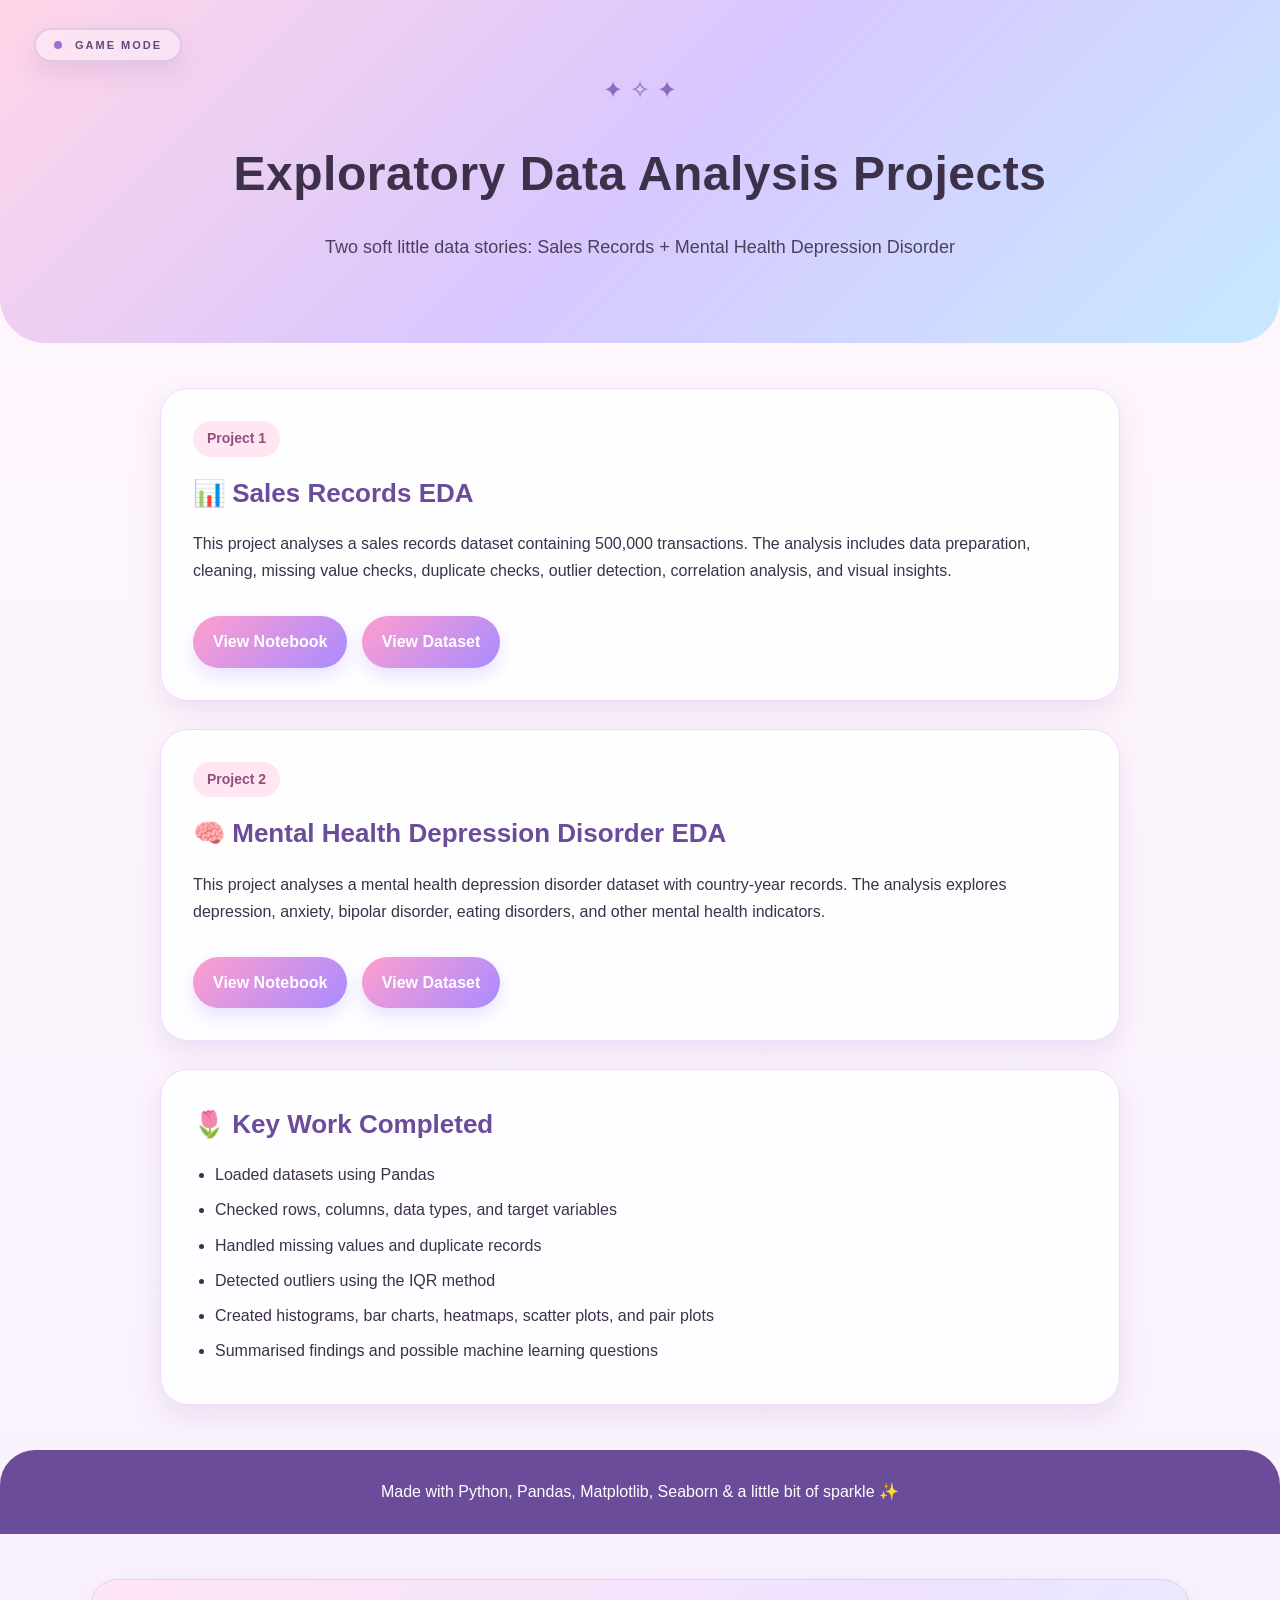
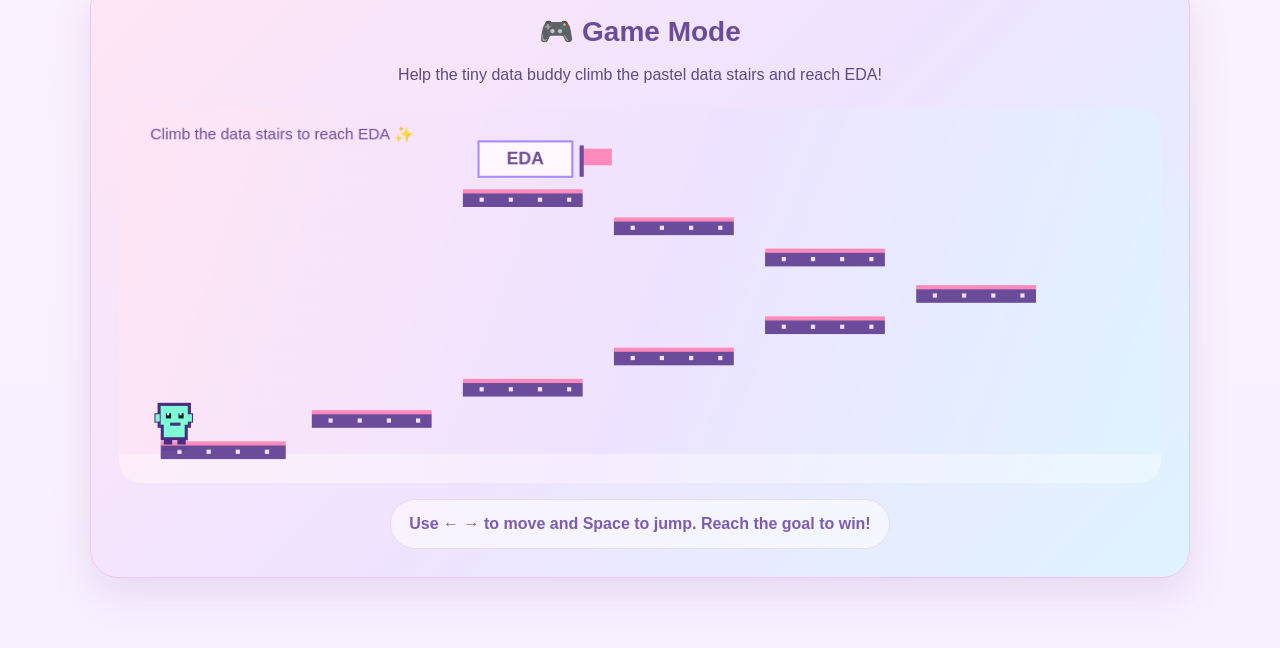
==== index.html @ e755ea9a "added game" ====
<!DOCTYPE html>
<html lang="en">
<head>
  <meta charset="UTF-8" />
  <meta name="viewport" content="width=device-width, initial-scale=1.0" />
  <title>EDA Projects</title>
  <link rel="stylesheet" href="style.css" />
</head>
<body>

  <header class="hero">
    <button id="gameToggle" class="game-mode-btn">
      <span class="game-dot"></span>
      GAME MODE
    </button>

    <div class="sparkle">✦ ✧ ✦</div>

    <h1>Exploratory Data Analysis Projects</h1>
    <p>Two soft little data stories: Sales Records + Mental Health Depression Disorder</p>
  </header>

  <main>
    <section class="project-card">
      <div class="tag">Project 1</div>
      <h2>📊 Sales Records EDA</h2>
      <p>
        This project analyses a sales records dataset containing 500,000 transactions.
        The analysis includes data preparation, cleaning, missing value checks,
        duplicate checks, outlier detection, correlation analysis, and visual insights.
      </p>

      <div class="buttons">
        <a href="notebooks/sales_eda.ipynb" target="_blank">View Notebook</a>
        <a href="data/Sales Records.csv.xlsx" target="_blank">View Dataset</a>
      </div>
    </section>

    <section class="project-card">
      <div class="tag">Project 2</div>
      <h2>🧠 Mental Health Depression Disorder EDA</h2>
      <p>
        This project analyses a mental health depression disorder dataset with
        country-year records. The analysis explores depression, anxiety, bipolar disorder,
        eating disorders, and other mental health indicators.
      </p>

      <div class="buttons">
        <a href="notebooks/mental_health_disorder_eda.ipynb" target="_blank">View Notebook</a>
        <a href="data/Mental health Depression disorder Data.csv" target="_blank">View Dataset</a>
      </div>
    </section>

    <section class="summary-card">
      <h2>🌷 Key Work Completed</h2>
      <ul>
        <li>Loaded datasets using Pandas</li>
        <li>Checked rows, columns, data types, and target variables</li>
        <li>Handled missing values and duplicate records</li>
        <li>Detected outliers using the IQR method</li>
        <li>Created histograms, bar charts, heatmaps, scatter plots, and pair plots</li>
        <li>Summarised findings and possible machine learning questions</li>
      </ul>
    </section>
  </main>

  <footer>
    <p>Made with Python, Pandas, Matplotlib, Seaborn & a little bit of sparkle ✨</p>
  </footer>

  <section id="gameSection" class="game-section">
    <div class="game-header">
      <h2>🎮 Game Mode</h2>
      <p>Help the tiny data buddy climb the pastel data stairs and reach EDA!</p>
    </div>

    <canvas id="edaGame" width="1000" height="360"></canvas>

    <p id="gameMessage" class="game-message">
      Use ← → to move and Space to jump. Reach the goal to win!
    </p>
  </section>

  <script src="game.js"></script>
</body>
</html>
---- style.css ----
* {
  margin: 0;
  padding: 0;
  box-sizing: border-box;
}

html {
  scroll-behavior: smooth;
}

body {
  font-family: "Trebuchet MS", Arial, sans-serif;
  background: linear-gradient(180deg, #fff7fb, #f7f0ff);
  color: #3d314a;
  line-height: 1.7;
}

/* HERO SECTION */

.hero {
  position: relative;
  text-align: center;
  padding: 70px 20px 80px;
  background: linear-gradient(135deg, #ffd6e8, #d8c7ff, #c7e9ff);
  color: #3d314a;
  border-bottom-left-radius: 45px;
  border-bottom-right-radius: 45px;
  overflow: hidden;
}

.sparkle {
  font-size: 24px;
  margin-bottom: 22px;
  color: #8f6bbd;
}

.hero h1 {
  font-size: 48px;
  margin-bottom: 18px;
  letter-spacing: 0.5px;
  font-weight: 800;
}

.hero p {
  font-size: 18px;
  max-width: 760px;
  margin: 0 auto;
  opacity: 0.9;
}

/* GAME BUTTON IN HEADER */

.game-mode-btn {
  position: absolute;
  top: 28px;
  left: 34px;
  background: rgba(255, 255, 255, 0.38);
  color: #5d4b7a;
  border: 2px solid rgba(110, 80, 150, 0.18);
  padding: 9px 18px;
  border-radius: 999px;
  font-size: 11px;
  letter-spacing: 2px;
  font-weight: bold;
  cursor: pointer;
  backdrop-filter: blur(8px);
  box-shadow: 0 10px 24px rgba(130, 90, 160, 0.14);
  transition: transform 0.2s ease, box-shadow 0.2s ease;
}

.game-mode-btn:hover {
  transform: translateY(-2px);
  box-shadow: 0 14px 30px rgba(130, 90, 160, 0.22);
}

.game-dot {
  display: inline-block;
  width: 8px;
  height: 8px;
  background: #9a73d9;
  border-radius: 50%;
  margin-right: 8px;
}

/* MAIN CONTENT */

main {
  max-width: 1000px;
  margin: 45px auto;
  padding: 0 20px;
}

.project-card,
.summary-card {
  background: rgba(255, 255, 255, 0.88);
  padding: 32px;
  margin-bottom: 28px;
  border-radius: 28px;
  border: 1px solid #f0d8ff;
  box-shadow: 0 12px 30px rgba(150, 100, 170, 0.14);
  transition: transform 0.2s ease, box-shadow 0.2s ease;
}

.project-card:hover,
.summary-card:hover {
  transform: translateY(-4px);
  box-shadow: 0 16px 36px rgba(150, 100, 170, 0.2);
}

.tag {
  display: inline-block;
  background: #ffe6f2;
  color: #8f4f7f;
  padding: 6px 14px;
  border-radius: 999px;
  font-size: 14px;
  font-weight: bold;
  margin-bottom: 14px;
}

.project-card h2,
.summary-card h2 {
  color: #6b4c9a;
  margin-bottom: 15px;
  font-size: 26px;
}

.project-card p,
.summary-card li {
  font-size: 16px;
}

.buttons {
  margin-top: 22px;
}

.buttons a {
  display: inline-block;
  text-decoration: none;
  background: linear-gradient(135deg, #ff9ecf, #a98bff);
  color: white;
  padding: 12px 20px;
  border-radius: 999px;
  margin-right: 10px;
  margin-top: 10px;
  font-weight: bold;
  box-shadow: 0 8px 18px rgba(169, 139, 255, 0.25);
  transition: transform 0.2s ease, opacity 0.2s ease;
}

.buttons a:hover {
  transform: scale(1.04);
  opacity: 0.9;
}

ul {
  margin-left: 22px;
}

li {
  margin-bottom: 8px;
}

/* FOOTER */

footer {
  text-align: center;
  padding: 28px;
  background: #6b4c9a;
  color: white;
  margin-top: 45px;
  border-top-left-radius: 35px;
  border-top-right-radius: 35px;
}

/* GAME SECTION AT BOTTOM */

.game-section {
  max-width: 1100px;
  margin: 45px auto 70px;
  padding: 28px;
  border-radius: 28px;
  background: linear-gradient(135deg, #ffe6f5, #efe3ff, #dff3ff);
  border: 1px solid #f0c7ea;
  box-shadow: 0 16px 38px rgba(150, 100, 170, 0.16);
  text-align: center;
}

.game-header h2 {
  color: #6b4c9a;
  font-size: 28px;
  margin-bottom: 6px;
}

.game-header p {
  color: #5d4b7a;
  margin-bottom: 20px;
}

#edaGame {
  width: 100%;
  height: auto;
  display: block;
  border-radius: 22px;
  background: transparent;
}

.game-message {
  margin: 16px auto 0;
  display: inline-block;
  padding: 10px 18px;
  border-radius: 999px;
  background: rgba(255, 255, 255, 0.55);
  color: #7b5bb3;
  border: 1px solid rgba(160, 110, 190, 0.18);
  font-weight: bold;
}

/* RESPONSIVE */

@media (max-width: 768px) {
  .hero {
    padding: 90px 20px 70px;
  }

  .hero h1 {
    font-size: 34px;
  }

  .hero p {
    font-size: 16px;
  }

  .game-mode-btn {
    top: 22px;
    left: 20px;
    padding: 10px 18px;
    font-size: 12px;
    letter-spacing: 2px;
  }
}
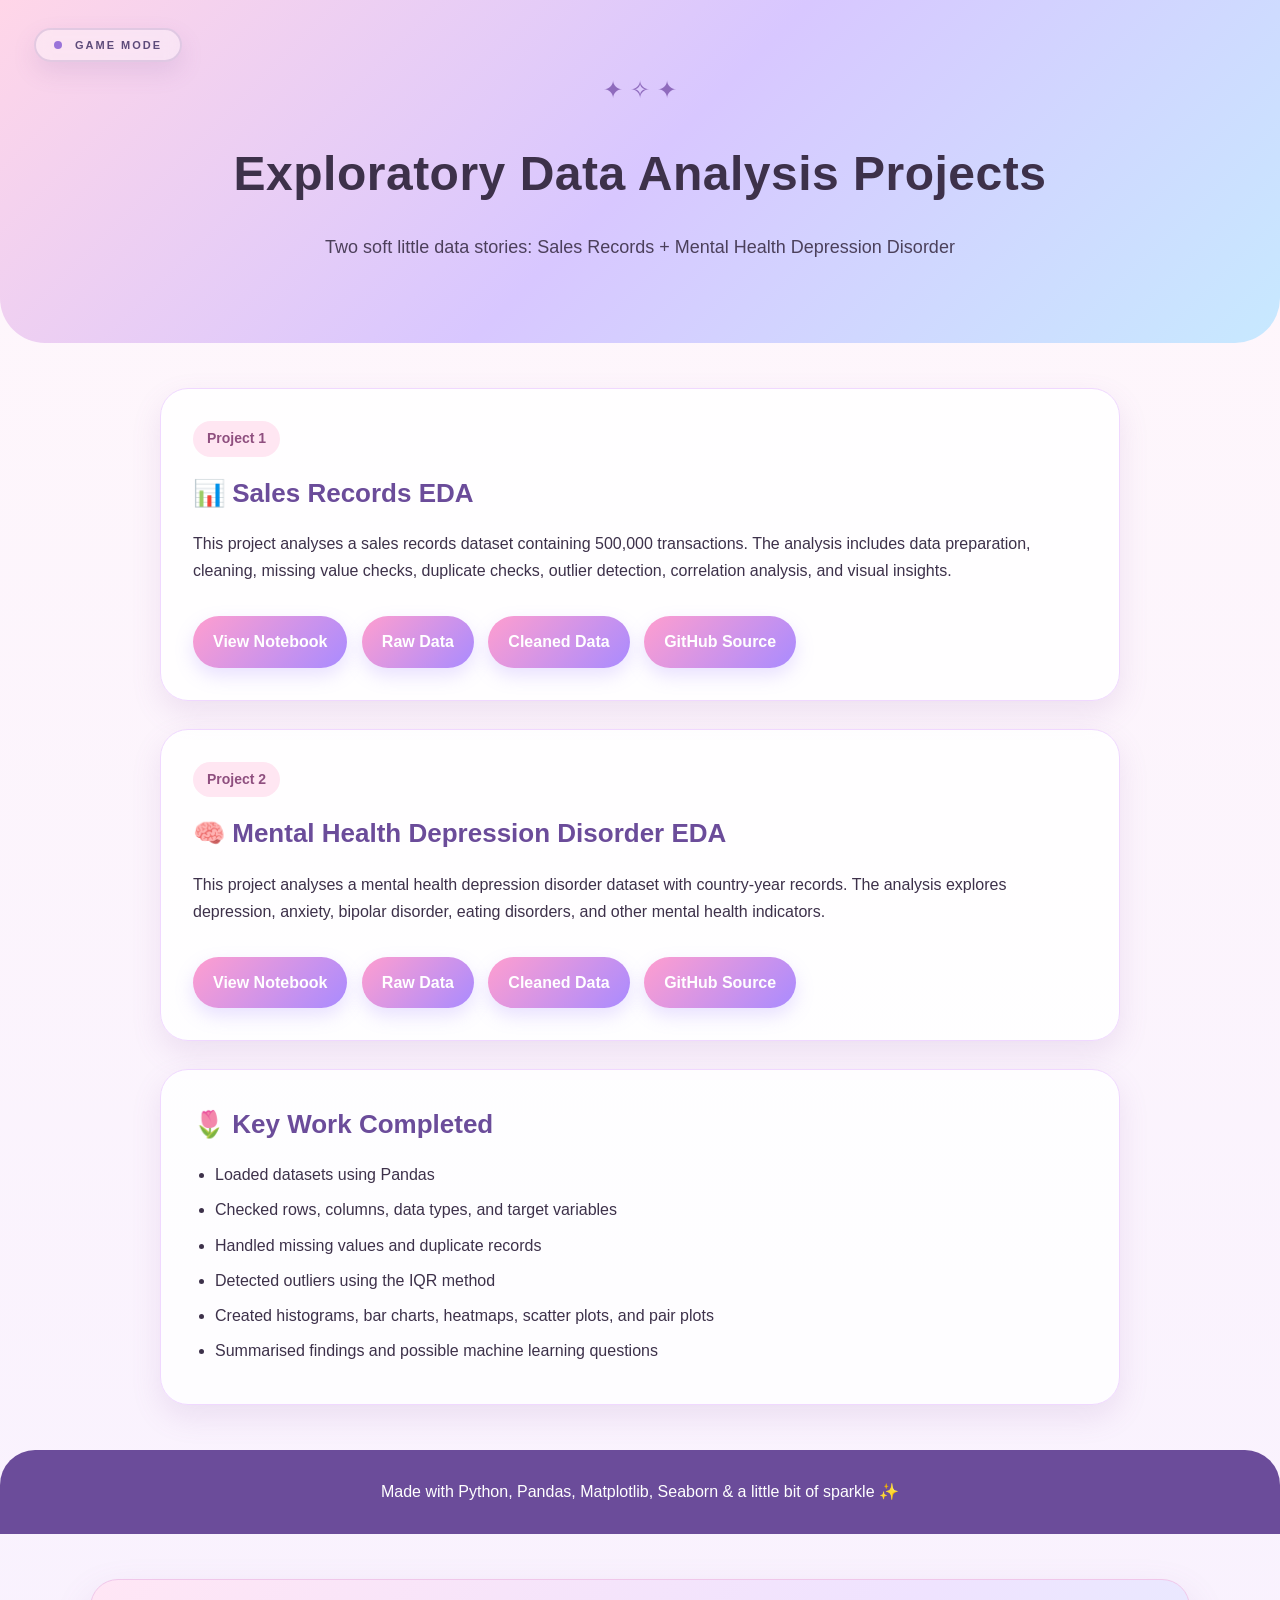
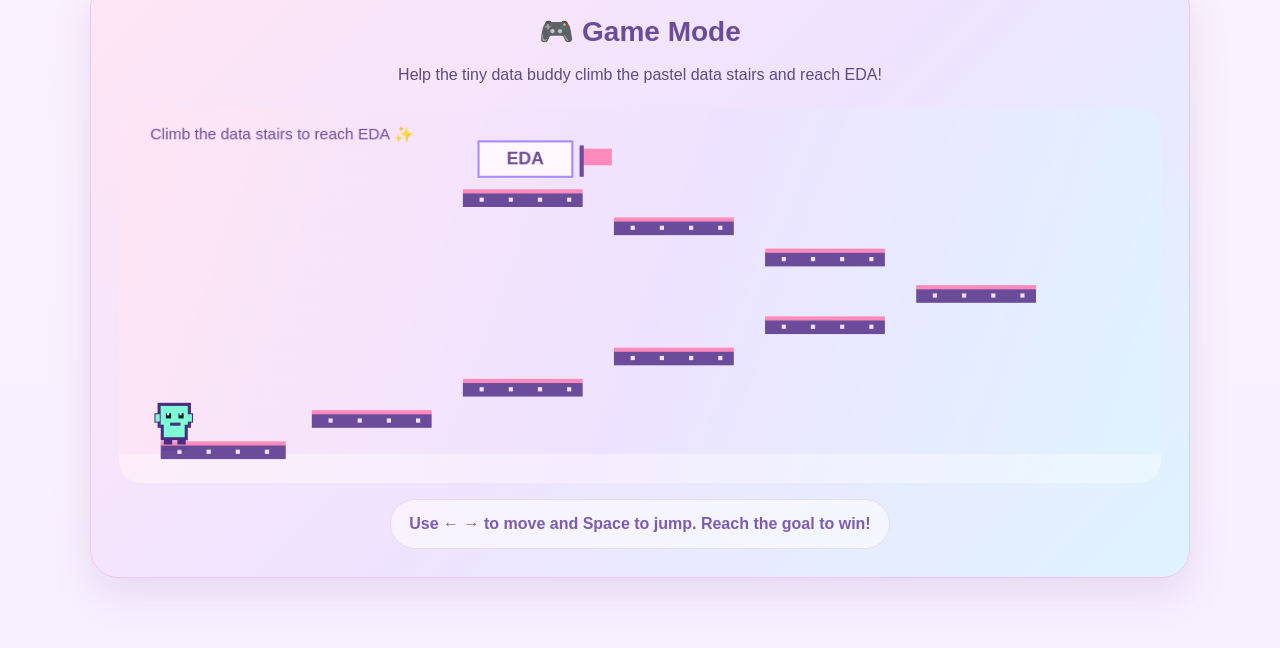
==== commit 0c3958c3: "Add raw cleaned data and GitHub source links" ====
--- a/index.html
+++ b/index.html
@@ -32,7 +32,9 @@
 
       <div class="buttons">
         <a href="notebooks/sales_eda.ipynb" target="_blank">View Notebook</a>
-        <a href="data/Sales Records.csv.xlsx" target="_blank">View Dataset</a>
+        <a href="data/Sales Records.csv.xlsx" target="_blank">Raw Data</a>
+        <a href="data/cleaned_sales_records.csv" target="_blank">Cleaned Data</a>
+        <a href="https://github.com/defooxx/eda-sales-assignment" target="_blank">GitHub Source</a>
       </div>
     </section>
 
@@ -47,7 +49,9 @@
 
       <div class="buttons">
         <a href="notebooks/mental_health_disorder_eda.ipynb" target="_blank">View Notebook</a>
-        <a href="data/Mental health Depression disorder Data.csv" target="_blank">View Dataset</a>
+        <a href="data/Mental health Depression disorder Data.csv" target="_blank">Raw Data</a>
+        <a href="data/cleaned_mental_health_disorder.csv" target="_blank">Cleaned Data</a>
+        <a href="https://github.com/defooxx/eda-sales-assignment" target="_blank">GitHub Source</a>
       </div>
     </section>
 
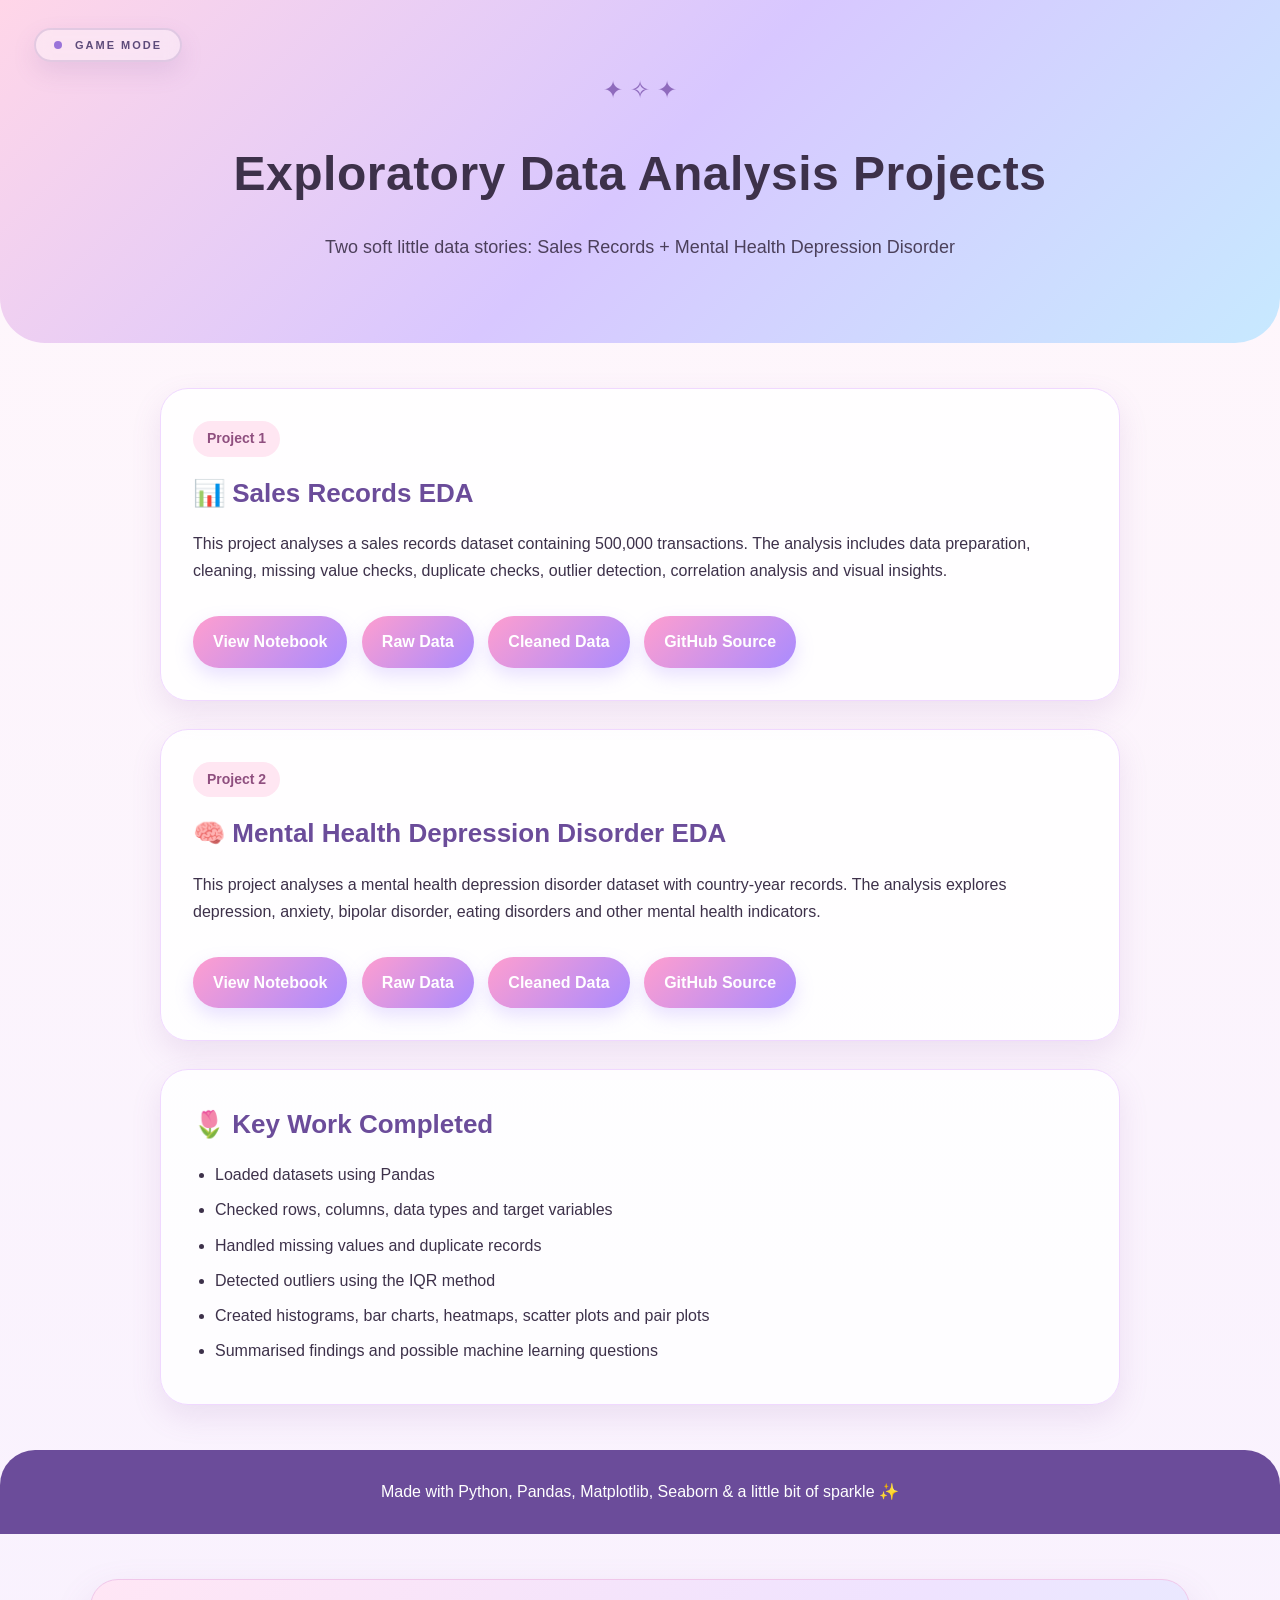
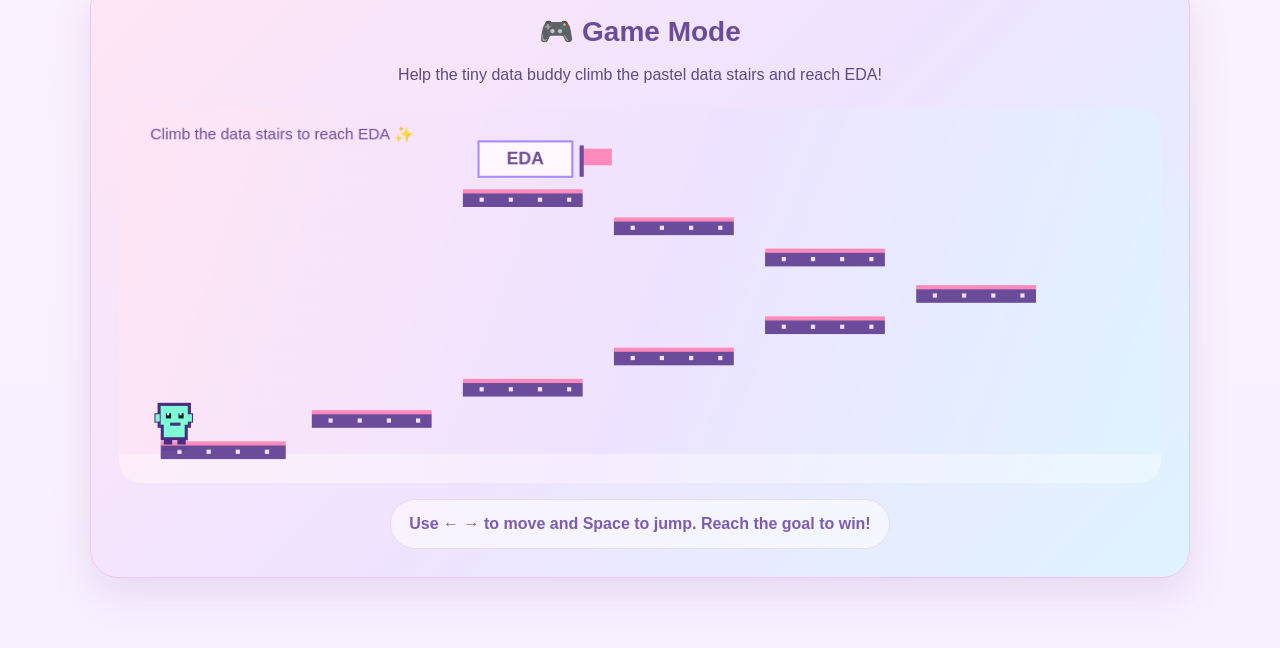
==== commit 8f8faf82: "few mistakes corrections" ====
--- a/index.html
+++ b/index.html
@@ -27,7 +27,7 @@
       <p>
         This project analyses a sales records dataset containing 500,000 transactions.
         The analysis includes data preparation, cleaning, missing value checks,
-        duplicate checks, outlier detection, correlation analysis, and visual insights.
+        duplicate checks, outlier detection, correlation analysis and visual insights.
       </p>
 
       <div class="buttons">
@@ -44,7 +44,7 @@
       <p>
         This project analyses a mental health depression disorder dataset with
         country-year records. The analysis explores depression, anxiety, bipolar disorder,
-        eating disorders, and other mental health indicators.
+        eating disorders and other mental health indicators.
       </p>
 
       <div class="buttons">
@@ -59,10 +59,10 @@
       <h2>🌷 Key Work Completed</h2>
       <ul>
         <li>Loaded datasets using Pandas</li>
-        <li>Checked rows, columns, data types, and target variables</li>
+        <li>Checked rows, columns, data types and target variables</li>
         <li>Handled missing values and duplicate records</li>
         <li>Detected outliers using the IQR method</li>
-        <li>Created histograms, bar charts, heatmaps, scatter plots, and pair plots</li>
+        <li>Created histograms, bar charts, heatmaps, scatter plots and pair plots</li>
         <li>Summarised findings and possible machine learning questions</li>
       </ul>
     </section>
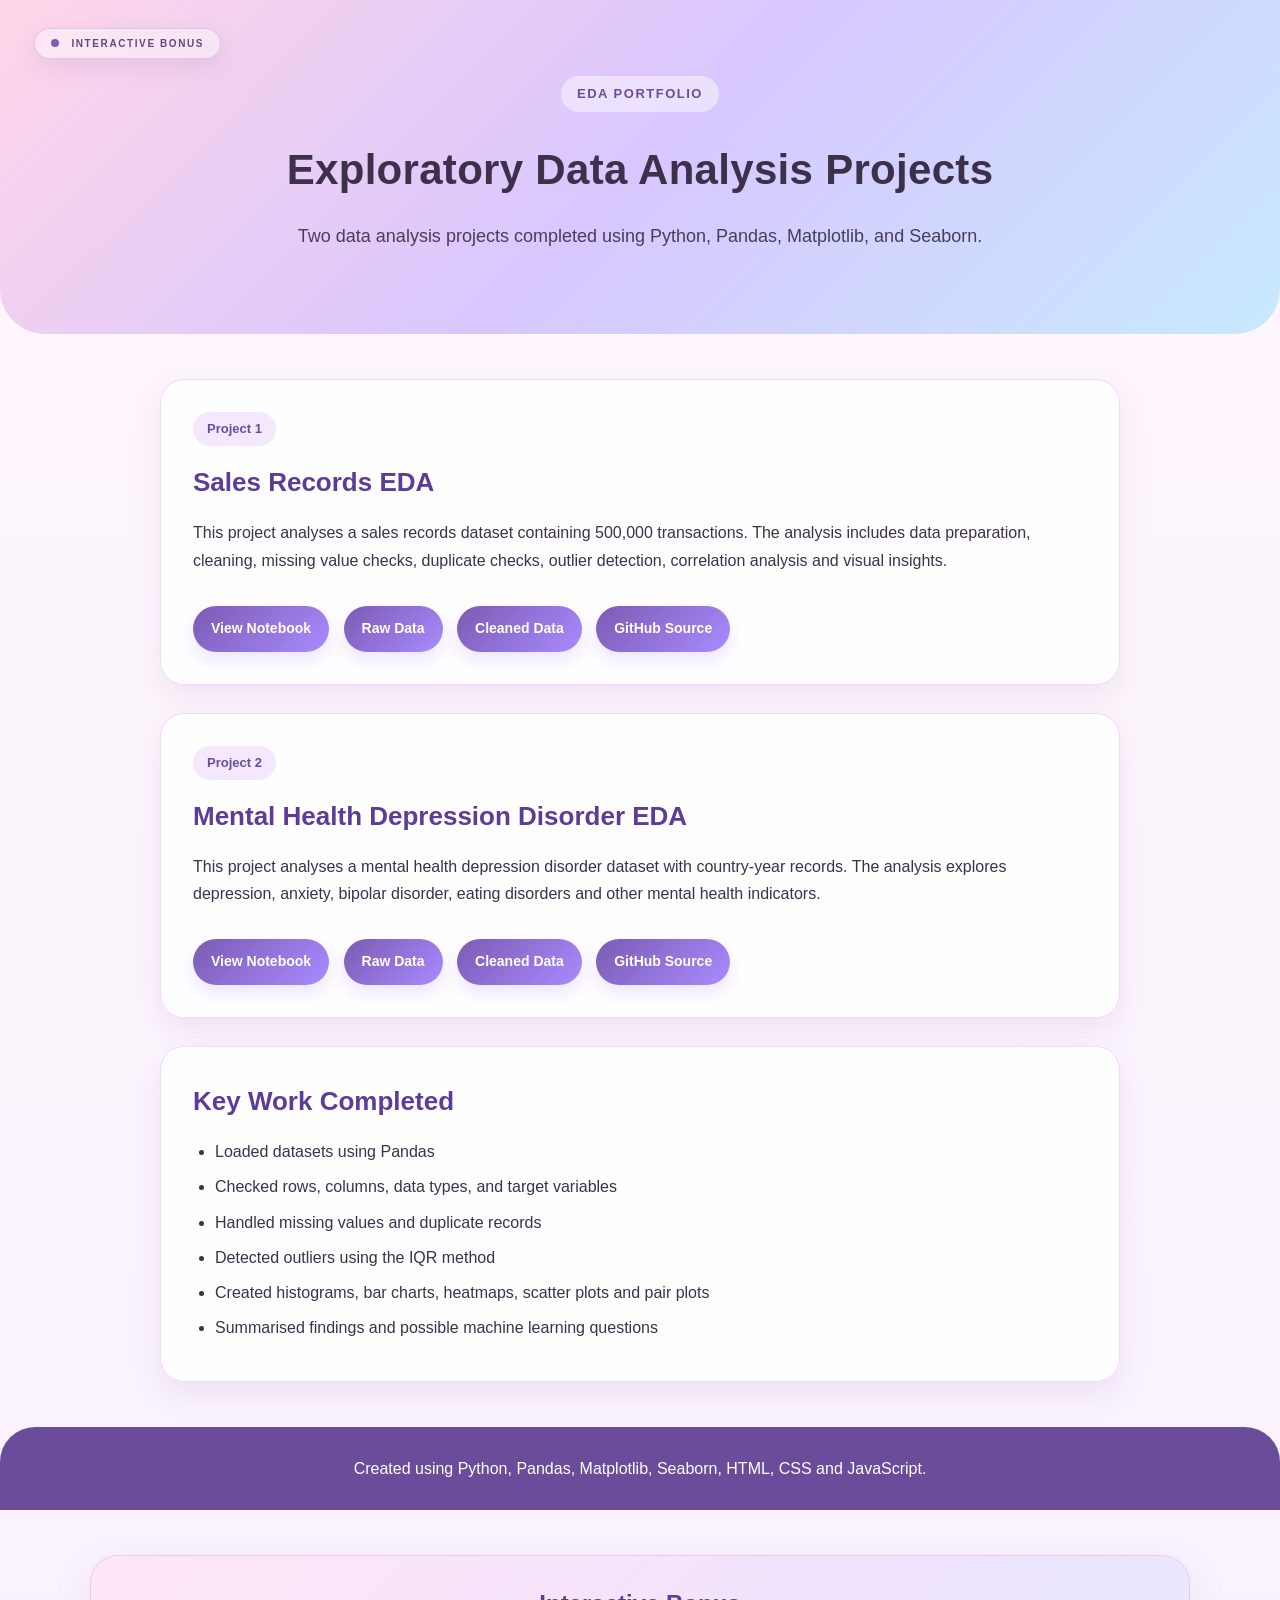
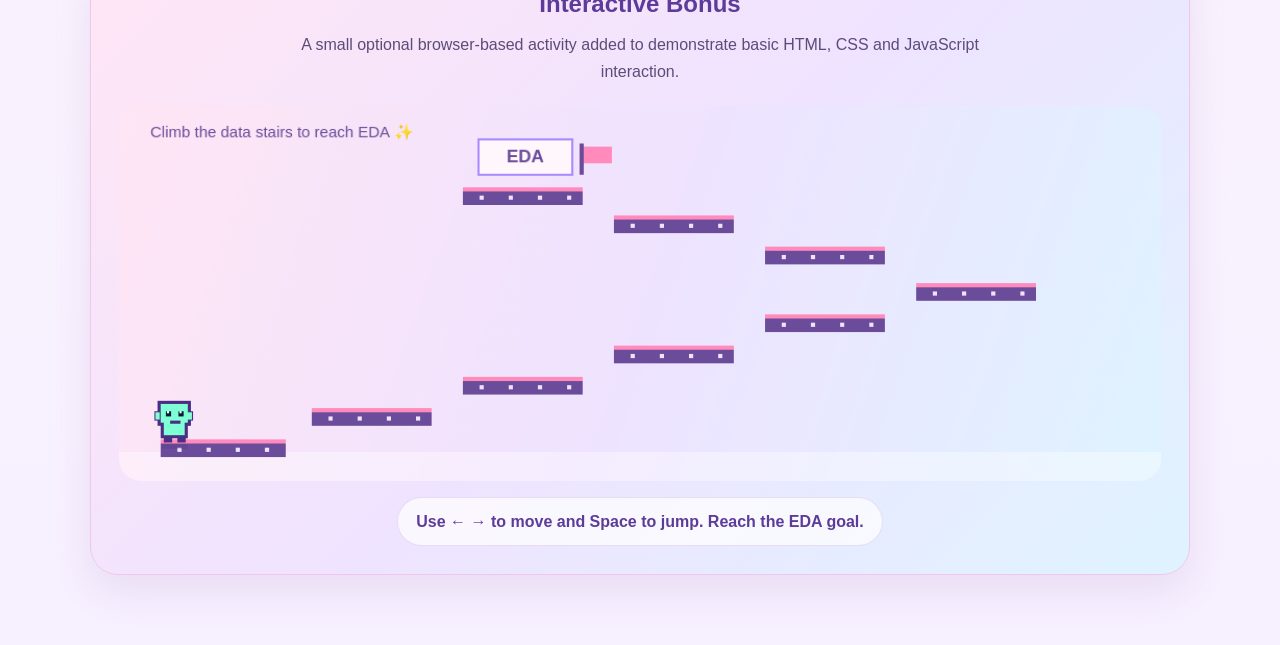
==== commit 408e138a: "Little interactive changes" ====
--- a/index.html
+++ b/index.html
@@ -11,19 +11,19 @@
   <header class="hero">
     <button id="gameToggle" class="game-mode-btn">
       <span class="game-dot"></span>
-      GAME MODE
+      INTERACTIVE BONUS
     </button>
 
-    <div class="sparkle">✦ ✧ ✦</div>
+    <div class="hero-label">EDA Portfolio</div>
 
     <h1>Exploratory Data Analysis Projects</h1>
-    <p>Two soft little data stories: Sales Records + Mental Health Depression Disorder</p>
+    <p>Two data analysis projects completed using Python, Pandas, Matplotlib, and Seaborn.</p>
   </header>
 
   <main>
     <section class="project-card">
       <div class="tag">Project 1</div>
-      <h2>📊 Sales Records EDA</h2>
+      <h2>Sales Records EDA</h2>
       <p>
         This project analyses a sales records dataset containing 500,000 transactions.
         The analysis includes data preparation, cleaning, missing value checks,
@@ -40,7 +40,7 @@
 
     <section class="project-card">
       <div class="tag">Project 2</div>
-      <h2>🧠 Mental Health Depression Disorder EDA</h2>
+      <h2>Mental Health Depression Disorder EDA</h2>
       <p>
         This project analyses a mental health depression disorder dataset with
         country-year records. The analysis explores depression, anxiety, bipolar disorder,
@@ -56,10 +56,10 @@
     </section>
 
     <section class="summary-card">
-      <h2>🌷 Key Work Completed</h2>
+      <h2>Key Work Completed</h2>
       <ul>
         <li>Loaded datasets using Pandas</li>
-        <li>Checked rows, columns, data types and target variables</li>
+        <li>Checked rows, columns, data types, and target variables</li>
         <li>Handled missing values and duplicate records</li>
         <li>Detected outliers using the IQR method</li>
         <li>Created histograms, bar charts, heatmaps, scatter plots and pair plots</li>
@@ -69,19 +69,22 @@
   </main>
 
   <footer>
-    <p>Made with Python, Pandas, Matplotlib, Seaborn & a little bit of sparkle ✨</p>
+    <p>Created using Python, Pandas, Matplotlib, Seaborn, HTML, CSS and JavaScript.</p>
   </footer>
 
   <section id="gameSection" class="game-section">
     <div class="game-header">
-      <h2>🎮 Game Mode</h2>
-      <p>Help the tiny data buddy climb the pastel data stairs and reach EDA!</p>
+      <h2>Interactive Bonus</h2>
+      <p>
+        A small optional browser-based activity added to demonstrate basic HTML, CSS
+        and JavaScript interaction.
+      </p>
     </div>
 
     <canvas id="edaGame" width="1000" height="360"></canvas>
 
     <p id="gameMessage" class="game-message">
-      Use ← → to move and Space to jump. Reach the goal to win!
+      Use ← → to move and Space to jump. Reach the EDA goal.
     </p>
   </section>
 
--- a/style.css
+++ b/style.css
@@ -20,7 +20,7 @@
 .hero {
   position: relative;
   text-align: center;
-  padding: 70px 20px 80px;
+  padding: 76px 20px 82px;
   background: linear-gradient(135deg, #ffd6e8, #d8c7ff, #c7e9ff);
   color: #3d314a;
   border-bottom-left-radius: 45px;
@@ -28,16 +28,23 @@
   overflow: hidden;
 }
 
-.sparkle {
-  font-size: 24px;
+.hero-label {
+  display: inline-block;
+  font-size: 13px;
   margin-bottom: 22px;
-  color: #8f6bbd;
+  color: #6b4c9a;
+  background: rgba(255, 255, 255, 0.45);
+  padding: 7px 16px;
+  border-radius: 999px;
+  font-weight: bold;
+  letter-spacing: 1.5px;
+  text-transform: uppercase;
 }
 
 .hero h1 {
-  font-size: 48px;
-  margin-bottom: 18px;
-  letter-spacing: 0.5px;
+  font-size: 42px;
+  margin-bottom: 16px;
+  letter-spacing: 0.3px;
   font-weight: 800;
 }
 
@@ -45,39 +52,39 @@
   font-size: 18px;
   max-width: 760px;
   margin: 0 auto;
-  opacity: 0.9;
-}
-
-/* GAME BUTTON IN HEADER */
+  opacity: 0.92;
+}
+
+/* INTERACTIVE BONUS BUTTON */
 
 .game-mode-btn {
   position: absolute;
   top: 28px;
   left: 34px;
-  background: rgba(255, 255, 255, 0.38);
+  background: rgba(255, 255, 255, 0.42);
   color: #5d4b7a;
-  border: 2px solid rgba(110, 80, 150, 0.18);
-  padding: 9px 18px;
-  border-radius: 999px;
-  font-size: 11px;
-  letter-spacing: 2px;
+  border: 1px solid rgba(110, 80, 150, 0.2);
+  padding: 9px 16px;
+  border-radius: 999px;
+  font-size: 10px;
+  letter-spacing: 1.6px;
   font-weight: bold;
   cursor: pointer;
   backdrop-filter: blur(8px);
-  box-shadow: 0 10px 24px rgba(130, 90, 160, 0.14);
+  box-shadow: 0 8px 20px rgba(130, 90, 160, 0.12);
   transition: transform 0.2s ease, box-shadow 0.2s ease;
 }
 
 .game-mode-btn:hover {
   transform: translateY(-2px);
-  box-shadow: 0 14px 30px rgba(130, 90, 160, 0.22);
+  box-shadow: 0 12px 26px rgba(130, 90, 160, 0.2);
 }
 
 .game-dot {
   display: inline-block;
   width: 8px;
   height: 8px;
-  background: #9a73d9;
+  background: #7b5bb3;
   border-radius: 50%;
   margin-right: 8px;
 }
@@ -92,35 +99,35 @@
 
 .project-card,
 .summary-card {
-  background: rgba(255, 255, 255, 0.88);
+  background: rgba(255, 255, 255, 0.9);
   padding: 32px;
   margin-bottom: 28px;
-  border-radius: 28px;
+  border-radius: 24px;
   border: 1px solid #f0d8ff;
-  box-shadow: 0 12px 30px rgba(150, 100, 170, 0.14);
+  box-shadow: 0 12px 30px rgba(150, 100, 170, 0.12);
   transition: transform 0.2s ease, box-shadow 0.2s ease;
 }
 
 .project-card:hover,
 .summary-card:hover {
-  transform: translateY(-4px);
-  box-shadow: 0 16px 36px rgba(150, 100, 170, 0.2);
+  transform: translateY(-3px);
+  box-shadow: 0 16px 36px rgba(150, 100, 170, 0.18);
 }
 
 .tag {
   display: inline-block;
-  background: #ffe6f2;
-  color: #8f4f7f;
+  background: #f4e8ff;
+  color: #6b4c9a;
   padding: 6px 14px;
   border-radius: 999px;
-  font-size: 14px;
+  font-size: 13px;
   font-weight: bold;
   margin-bottom: 14px;
 }
 
 .project-card h2,
 .summary-card h2 {
-  color: #6b4c9a;
+  color: #5d3c99;
   margin-bottom: 15px;
   font-size: 26px;
 }
@@ -137,20 +144,21 @@
 .buttons a {
   display: inline-block;
   text-decoration: none;
-  background: linear-gradient(135deg, #ff9ecf, #a98bff);
+  background: linear-gradient(135deg, #7b5bb3, #a98bff);
   color: white;
-  padding: 12px 20px;
+  padding: 11px 18px;
   border-radius: 999px;
   margin-right: 10px;
   margin-top: 10px;
   font-weight: bold;
-  box-shadow: 0 8px 18px rgba(169, 139, 255, 0.25);
+  font-size: 14px;
+  box-shadow: 0 8px 18px rgba(169, 139, 255, 0.22);
   transition: transform 0.2s ease, opacity 0.2s ease;
 }
 
 .buttons a:hover {
-  transform: scale(1.04);
-  opacity: 0.9;
+  transform: scale(1.03);
+  opacity: 0.92;
 }
 
 ul {
@@ -173,7 +181,7 @@
   border-top-right-radius: 35px;
 }
 
-/* GAME SECTION AT BOTTOM */
+/* INTERACTIVE BONUS SECTION */
 
 .game-section {
   max-width: 1100px;
@@ -182,19 +190,20 @@
   border-radius: 28px;
   background: linear-gradient(135deg, #ffe6f5, #efe3ff, #dff3ff);
   border: 1px solid #f0c7ea;
-  box-shadow: 0 16px 38px rgba(150, 100, 170, 0.16);
+  box-shadow: 0 16px 38px rgba(150, 100, 170, 0.14);
   text-align: center;
 }
 
 .game-header h2 {
-  color: #6b4c9a;
-  font-size: 28px;
+  color: #5d3c99;
+  font-size: 24px;
   margin-bottom: 6px;
 }
 
 .game-header p {
   color: #5d4b7a;
-  margin-bottom: 20px;
+  margin: 0 auto 20px;
+  max-width: 680px;
 }
 
 #edaGame {
@@ -210,9 +219,9 @@
   display: inline-block;
   padding: 10px 18px;
   border-radius: 999px;
-  background: rgba(255, 255, 255, 0.55);
-  color: #7b5bb3;
-  border: 1px solid rgba(160, 110, 190, 0.18);
+  background: rgba(255, 255, 255, 0.7);
+  color: #5d3c99;
+  border: 1px solid rgba(160, 110, 190, 0.2);
   font-weight: bold;
 }
 
@@ -220,7 +229,7 @@
 
 @media (max-width: 768px) {
   .hero {
-    padding: 90px 20px 70px;
+    padding: 92px 20px 70px;
   }
 
   .hero h1 {
@@ -234,8 +243,14 @@
   .game-mode-btn {
     top: 22px;
     left: 20px;
-    padding: 10px 18px;
-    font-size: 12px;
-    letter-spacing: 2px;
+    padding: 8px 14px;
+    font-size: 9px;
+    letter-spacing: 1.3px;
+  }
+
+  .project-card,
+  .summary-card,
+  .game-section {
+    padding: 24px;
   }
 }
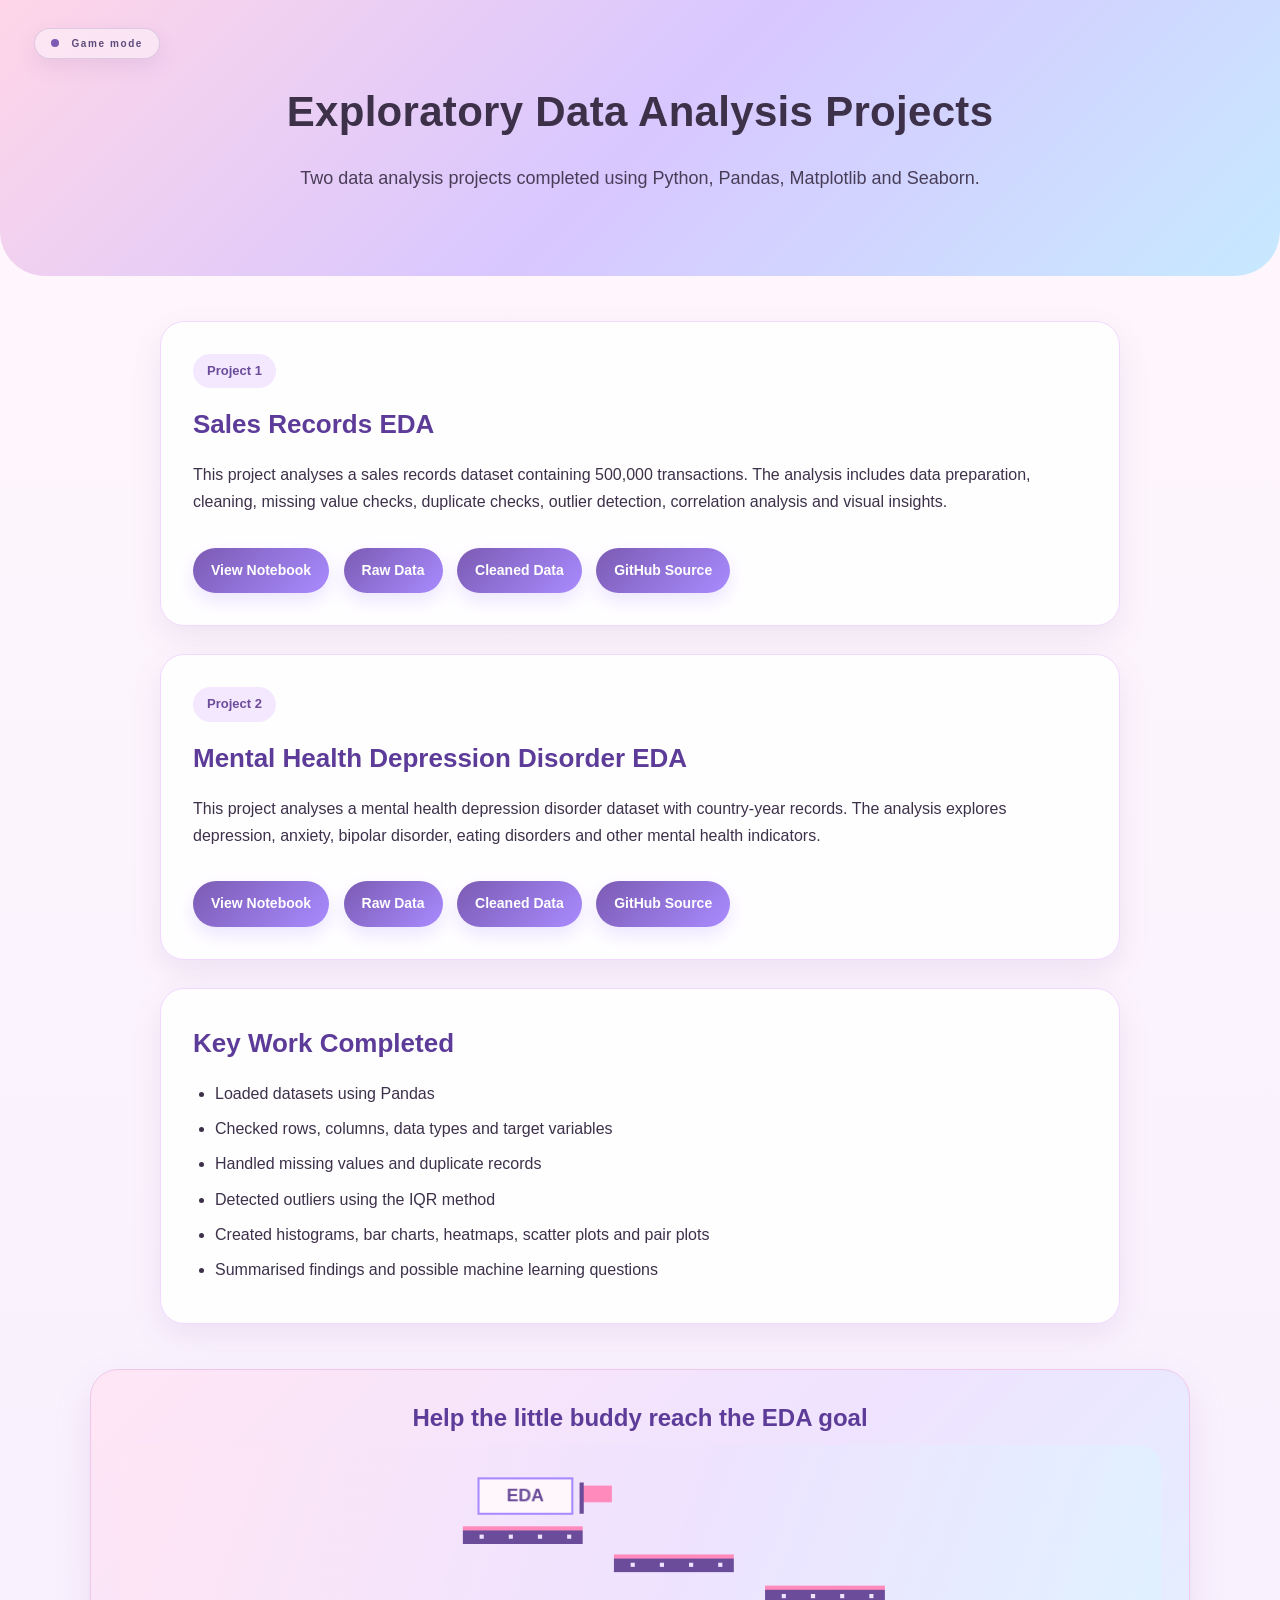
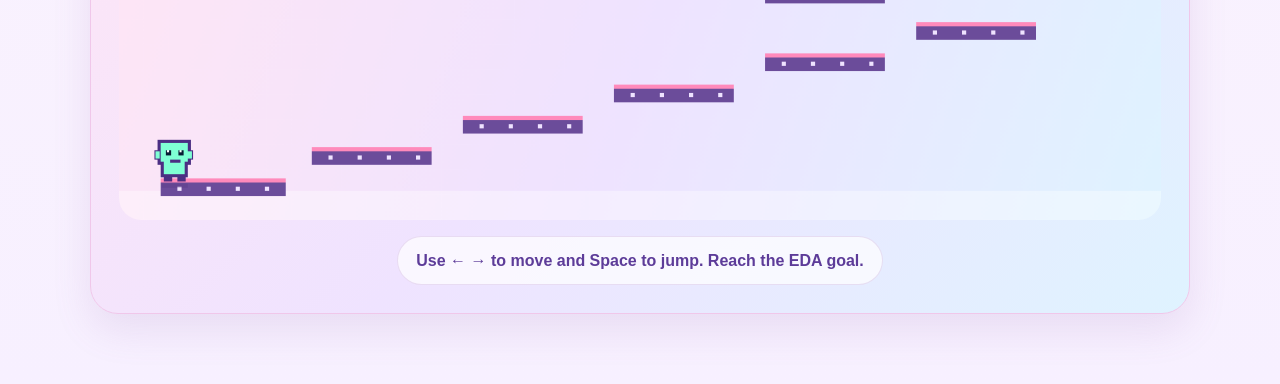
==== commit b8ec8cbe: "small changes in game" ====
--- a/index.html
+++ b/index.html
@@ -11,13 +11,12 @@
   <header class="hero">
     <button id="gameToggle" class="game-mode-btn">
       <span class="game-dot"></span>
-      INTERACTIVE BONUS
+      Game mode
     </button>
 
-    <div class="hero-label">EDA Portfolio</div>
 
-    <h1>Exploratory Data Analysis Projects</h1>
-    <p>Two data analysis projects completed using Python, Pandas, Matplotlib, and Seaborn.</p>
+    <h1><n>Exploratory Data Analysis Projects</n></h1>
+    <p>Two data analysis projects completed using Python, Pandas, Matplotlib and Seaborn.</p>
   </header>
 
   <main>
@@ -59,7 +58,7 @@
       <h2>Key Work Completed</h2>
       <ul>
         <li>Loaded datasets using Pandas</li>
-        <li>Checked rows, columns, data types, and target variables</li>
+        <li>Checked rows, columns, data types and target variables</li>
         <li>Handled missing values and duplicate records</li>
         <li>Detected outliers using the IQR method</li>
         <li>Created histograms, bar charts, heatmaps, scatter plots and pair plots</li>
@@ -68,17 +67,10 @@
     </section>
   </main>
 
-  <footer>
-    <p>Created using Python, Pandas, Matplotlib, Seaborn, HTML, CSS and JavaScript.</p>
-  </footer>
 
   <section id="gameSection" class="game-section">
     <div class="game-header">
-      <h2>Interactive Bonus</h2>
-      <p>
-        A small optional browser-based activity added to demonstrate basic HTML, CSS
-        and JavaScript interaction.
-      </p>
+      <h2>Help the little buddy reach the EDA goal</h2> 
     </div>
 
     <canvas id="edaGame" width="1000" height="360"></canvas>
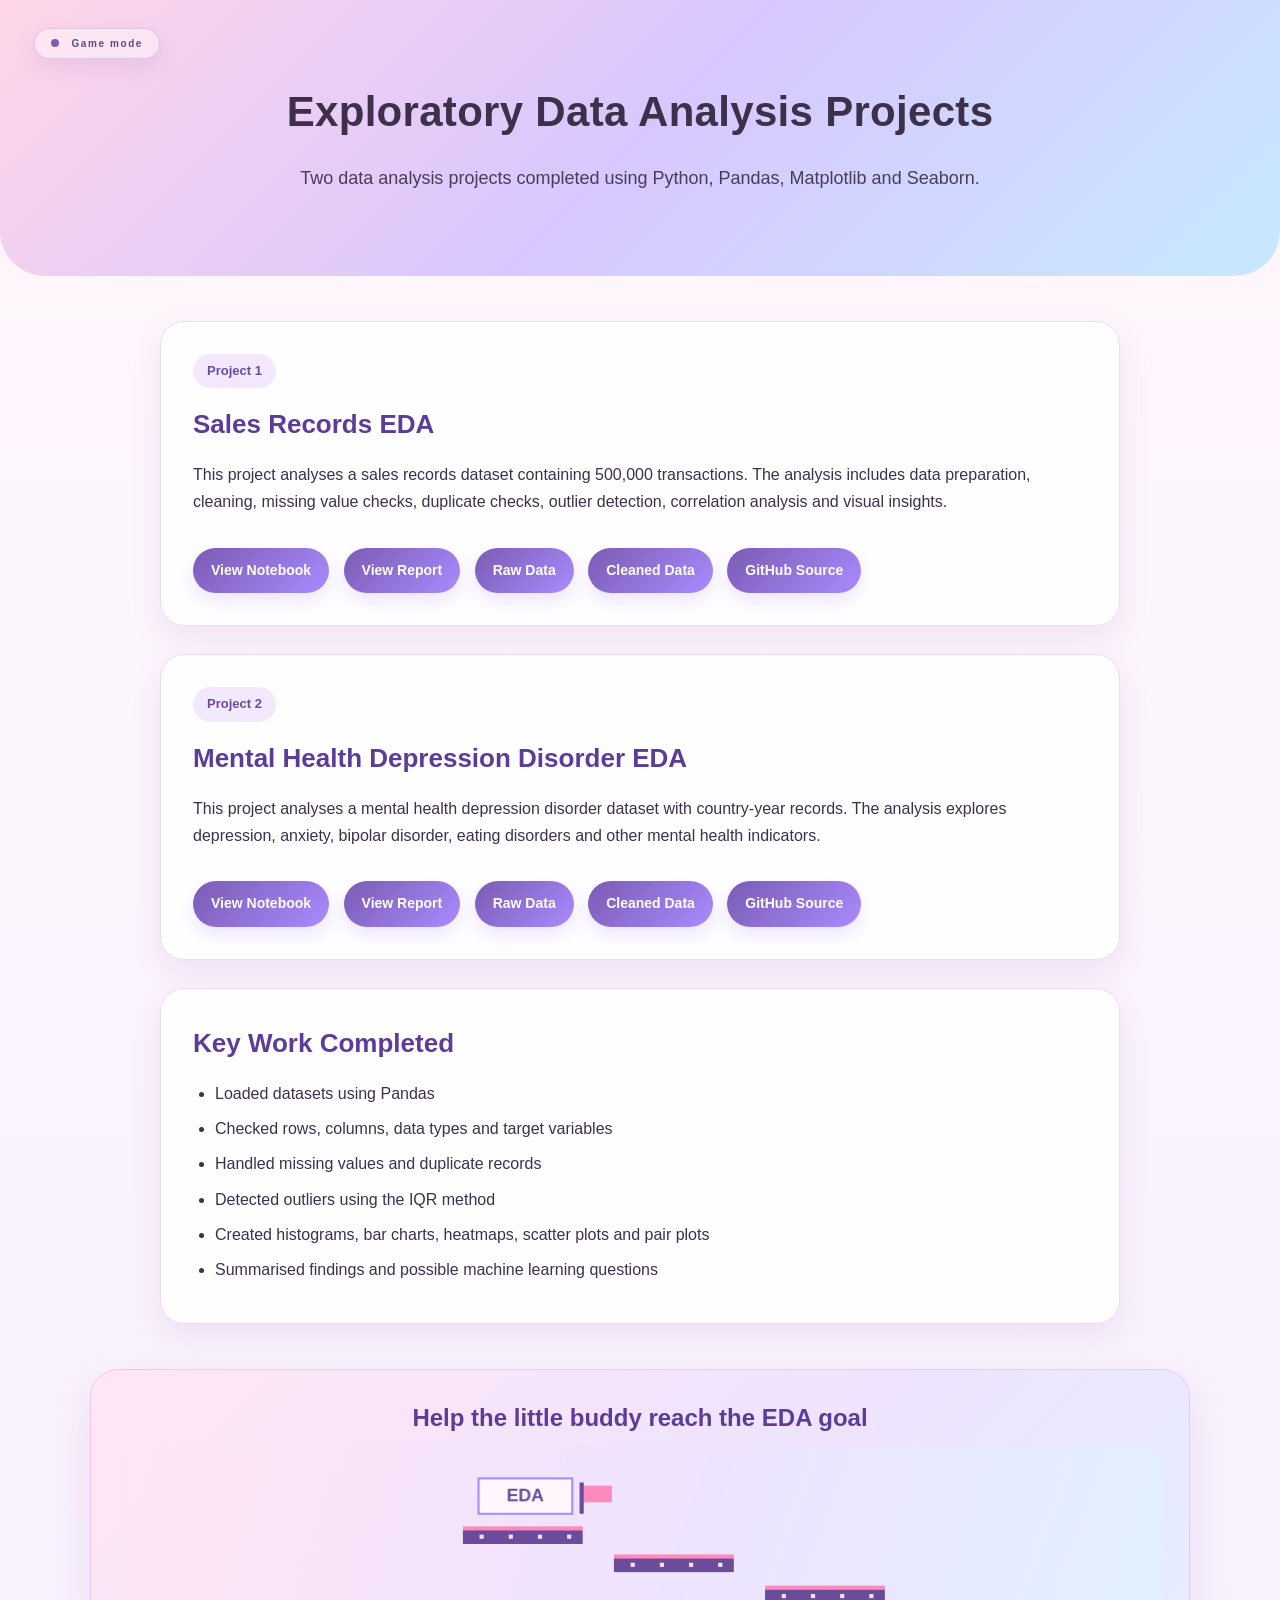
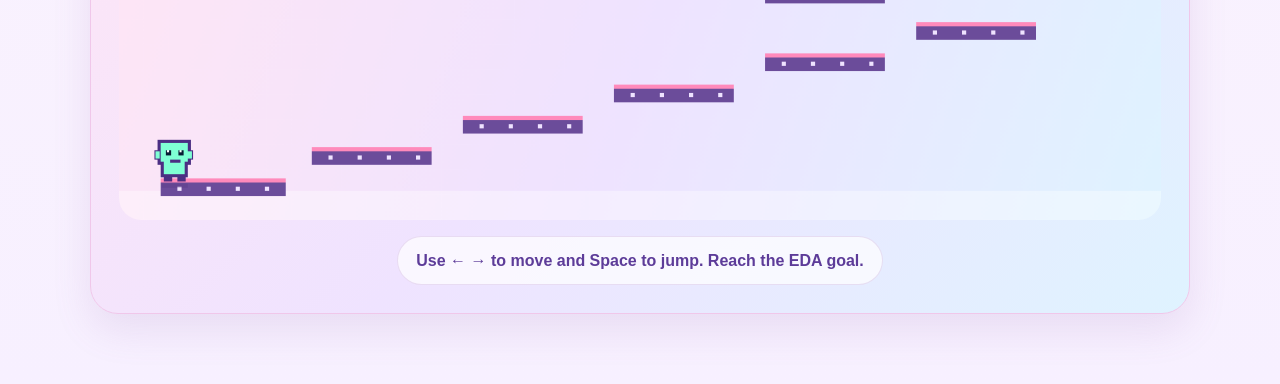
==== commit 703ee81e: "added reports" ====
--- a/index.html
+++ b/index.html
@@ -31,6 +31,7 @@
 
       <div class="buttons">
         <a href="notebooks/sales_eda.ipynb" target="_blank">View Notebook</a>
+        <a href="reports/sales_eda_report.pdf" target="_blank">View Report</a>
         <a href="data/Sales Records.csv.xlsx" target="_blank">Raw Data</a>
         <a href="data/cleaned_sales_records.csv" target="_blank">Cleaned Data</a>
         <a href="https://github.com/defooxx/eda-sales-assignment" target="_blank">GitHub Source</a>
@@ -48,6 +49,7 @@
 
       <div class="buttons">
         <a href="notebooks/mental_health_disorder_eda.ipynb" target="_blank">View Notebook</a>
+        <a href="reports/mental_health_eda_report.pdf" target="_blank">View Report</a>
         <a href="data/Mental health Depression disorder Data.csv" target="_blank">Raw Data</a>
         <a href="data/cleaned_mental_health_disorder.csv" target="_blank">Cleaned Data</a>
         <a href="https://github.com/defooxx/eda-sales-assignment" target="_blank">GitHub Source</a>
